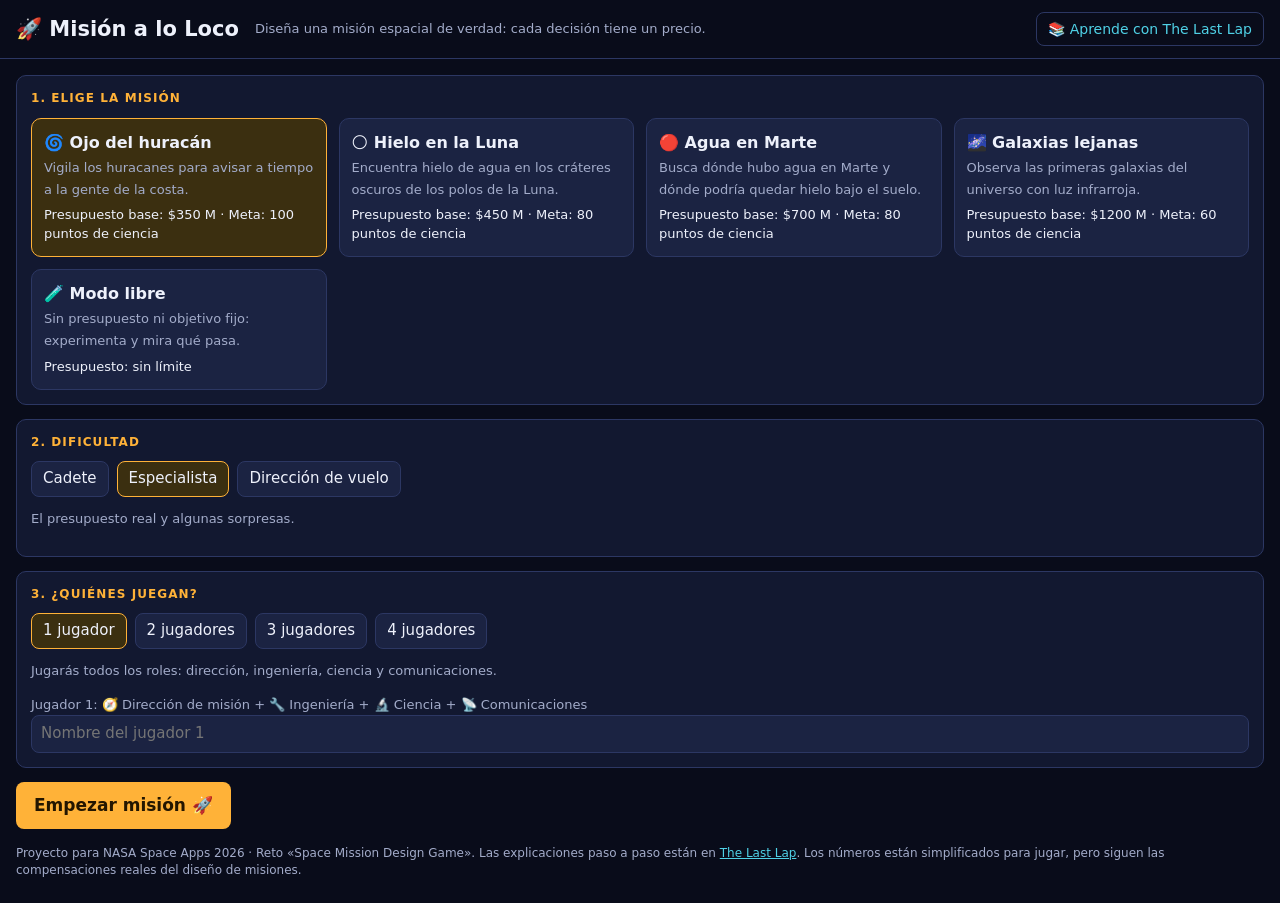
==== juego/index.html @ afc5c977 "Añade el juego Misión a lo Loco y lo enlaza con la web El juego para el reto Space Mission Design Ga" ====
<!DOCTYPE html>
<html lang="es">
<head>
<meta charset="utf-8">
<meta name="viewport" content="width=device-width, initial-scale=1">
<title>Misión a lo Loco</title>
<style>
  :root {
    --bg: #090c1a; --panel: #121830; --panel2: #1b2342; --line: #2c3763;
    --text: #eef1fb; --muted: #a3acca; --accent: #ffb238; --good: #5fd38d; --bad: #ff6b6b; --cyan: #4fd1e6;
  }
  * { box-sizing: border-box; }
  [hidden] { display: none !important; }
  body { margin: 0; background: var(--bg); color: var(--text); font: 15px/1.45 system-ui, "Segoe UI", sans-serif; }
  header { padding: 12px 16px; border-bottom: 1px solid var(--line); display: flex; gap: 6px 16px; flex-wrap: wrap; align-items: center; }
  header h1 { margin: 0; font-size: 21px; }
  header .sub { color: var(--muted); font-size: 13px; flex: 1 1 240px; }
  main { padding: 16px; max-width: 1320px; margin: 0 auto; }
  h2 { margin: 0 0 10px; font-size: 12px; letter-spacing: .09em; text-transform: uppercase; color: var(--accent); }
  h3 { margin: 14px 0 6px; font-size: 13px; color: var(--muted); }
  .card { background: var(--panel); border: 1px solid var(--line); border-radius: 10px; padding: 14px; }
  button, input, select { font: inherit; color: var(--text); }
  button { background: var(--panel2); border: 1px solid var(--line); border-radius: 8px; padding: 6px 11px; cursor: pointer; }
  button:hover:not(:disabled) { border-color: var(--accent); }
  button:disabled { opacity: .45; cursor: not-allowed; }
  button[aria-pressed="true"] { background: #3b2f10; border-color: var(--accent); }
  button:focus-visible, input:focus-visible, select:focus-visible { outline: 2px solid var(--accent); outline-offset: 1px; }
  .primary { background: var(--accent); color: #241600; border: 0; font-weight: 700; }
  .big { font-size: 17px; padding: 11px 18px; }
  input[type=text], select { background: var(--panel2); border: 1px solid var(--line); border-radius: 8px; padding: 7px 9px; width: 100%; }
  input[type=range] { width: 100%; accent-color: var(--accent); }
  .grid2 { display: grid; grid-template-columns: repeat(auto-fit, minmax(260px, 1fr)); gap: 12px; }
  .choice { text-align: left; padding: 12px; border-radius: 10px; display: block; width: 100%; }
  .choice b { display: block; font-size: 16px; margin-bottom: 3px; }
  .choice span { color: var(--muted); font-size: 13px; }
  .row { display: flex; flex-wrap: wrap; gap: 8px; align-items: center; }
  .muted { color: var(--muted); }
  .small { font-size: 13px; }
  .stack > * + * { margin-top: 14px; }
  /* design */
  .design { display: grid; grid-template-columns: minmax(0, 1fr) 380px; gap: 14px; align-items: start; }
  @media (max-width: 1000px) { .design { grid-template-columns: 1fr; } }
  .tabs { display: flex; flex-wrap: wrap; gap: 6px; margin-bottom: 12px; }
  .tabs button { padding: 7px 12px; }
  .tabs small { display: block; font-size: 11px; color: var(--muted); }
  .part { display: grid; grid-template-columns: minmax(0, 1fr) auto; gap: 4px 10px; padding: 9px 0; border-bottom: 1px solid var(--line); align-items: center; }
  .part .name { font-weight: 600; }
  .part .stats { font-size: 12px; color: var(--cyan); font-variant-numeric: tabular-nums; }
  .part .desc { font-size: 12px; color: var(--muted); grid-column: 1 / -1; }
  .counter { display: flex; align-items: center; gap: 6px; }
  .counter output { min-width: 18px; text-align: center; font-variant-numeric: tabular-nums; font-weight: 700; }
  .counter button { width: 34px; padding: 4px 0; }
  .orbit { text-align: left; padding: 10px; }
  .orbit b { display: block; }
  .orbit span { font-size: 12px; color: var(--muted); }
  .orbit .fit { font-size: 12px; margin-top: 4px; }
  .seg { font-size: 11px; letter-spacing: .08em; text-transform: uppercase; color: var(--muted); margin: 12px 0 6px; border-top: 1px solid var(--line); padding-top: 10px; }
  .seg:first-of-type { border-top: 0; padding-top: 0; margin-top: 0; }
  .meter { margin-bottom: 9px; }
  .meter .top { display: flex; justify-content: space-between; gap: 8px; font-size: 13px; }
  .meter .top b { font-variant-numeric: tabular-nums; font-weight: 600; text-align: right; }
  .bar { height: 7px; background: var(--panel2); border-radius: 4px; overflow: hidden; margin-top: 3px; }
  .bar i { display: block; height: 100%; background: var(--good); transition: width .2s; }
  .meter.warn .bar i { background: var(--accent); } .meter.bad .bar i { background: var(--bad); }
  .meter.bad b { color: var(--bad); } .meter.warn b { color: var(--accent); }
  .meter p { margin: 2px 0 0; font-size: 11.5px; color: var(--muted); }
  .alerts { list-style: none; padding: 0; margin: 8px 0; font-size: 13px; }
  .alerts li { padding: 4px 0 4px 10px; border-left: 3px solid var(--accent); margin-bottom: 4px; }
  .alerts li.block { border-color: var(--bad); }
  #craft { width: 100%; height: 190px; display: block; }
  .sticky { position: sticky; top: 10px; }
  /* sim */
  .sim { display: grid; grid-template-columns: minmax(0, 1fr) 360px; gap: 14px; }
  @media (max-width: 1000px) { .sim { grid-template-columns: 1fr; } }
  #space { width: 100%; height: 380px; display: block; background: #050814; border-radius: 10px; }
  .modal-wrap { position: fixed; inset: 0; background: rgba(5,8,20,.8); display: flex; align-items: center; justify-content: center; padding: 16px; z-index: 10; }
  .modal { max-width: 520px; width: 100%; background: var(--panel); border: 2px solid var(--accent); border-radius: 12px; padding: 18px; }
  .modal h3 { color: var(--text); font-size: 20px; margin: 0 0 6px; }
  .modal .who { color: var(--accent); font-size: 13px; margin-bottom: 10px; }
  .modal button { display: block; width: 100%; text-align: left; margin-top: 8px; padding: 10px 12px; }
  /* report */
  .score { font-size: 54px; font-weight: 800; color: var(--accent); line-height: 1; }
  .why { list-style: none; padding: 0; margin: 0; }
  .why li { padding: 7px 0 7px 12px; border-left: 3px solid var(--good); margin-bottom: 6px; }
  .why li.bad { border-color: var(--bad); }
  table { width: 100%; border-collapse: collapse; font-size: 13px; }
  th, td { text-align: left; padding: 5px 8px; border-bottom: 1px solid var(--line); }
  th { color: var(--muted); font-weight: 600; }
  td.n, th.n { text-align: right; font-variant-numeric: tabular-nums; }
  .secret { background: var(--panel2); border: 1px dashed var(--accent); border-radius: 10px; padding: 14px; margin-top: 10px; }
  .pill { display: inline-block; padding: 2px 9px; border-radius: 20px; font-size: 12px; background: var(--panel2); border: 1px solid var(--line); }
  .learn-link { color: var(--cyan); font-size: 14px; text-decoration: none; border: 1px solid var(--line); border-radius: 8px; padding: 6px 11px; }
  .learn-link:hover { border-color: var(--cyan); }
  .learn { margin: 10px 0 0; font-size: 13px; }
  .learn a { color: var(--cyan); }
  footer { color: var(--muted); font-size: 12px; padding: 0 16px 24px; max-width: 1320px; margin: 0 auto; }
</style>
</head>
<body>
<header>
  <h1>🚀 Misión a lo Loco</h1>
  <span class="sub">Diseña una misión espacial de verdad: cada decisión tiene un precio.</span>
  <a class="learn-link" href="../">📚 Aprende con The Last Lap</a>
  <button type="button" id="homeBtn" hidden>⟲ Nueva misión</button>
</header>
<main id="app"></main>
<footer>Proyecto para NASA Space Apps 2026 · Reto «Space Mission Design Game». Las explicaciones paso a paso están en <a href="../" style="color:var(--cyan)">The Last Lap</a>. Los números están simplificados para jugar, pero siguen las compensaciones reales del diseño de misiones.</footer>
<script src="model.js"></script>
<script src="app.js"></script>
</body>
</html>
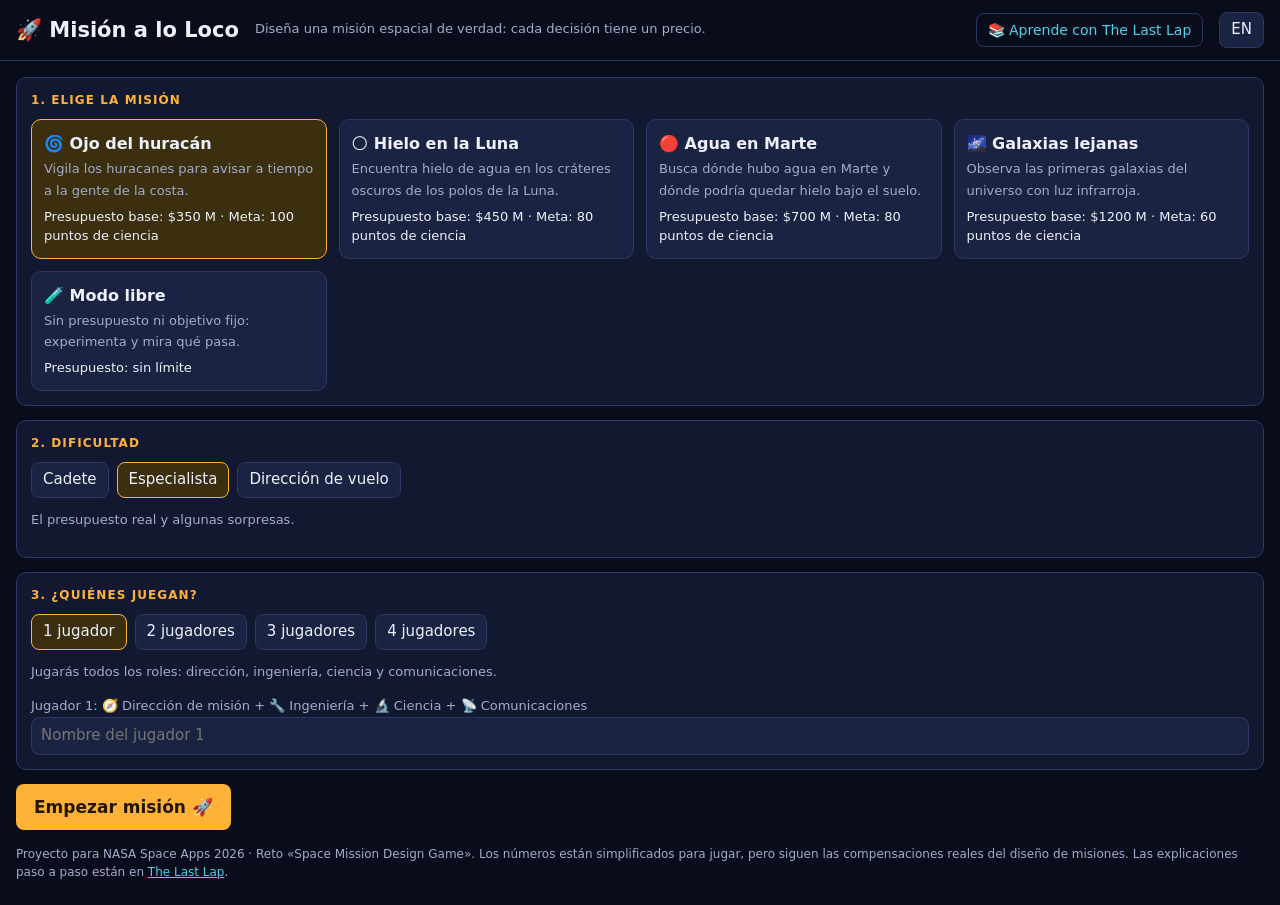
==== commit 34c53639: "Traduce el juego al inglés con botón ES/EN El juego comparte el idioma con la web (ajuste "lang"), a" ====
--- a/juego/index.html
+++ b/juego/index.html
@@ -98,13 +98,14 @@
 </head>
 <body>
 <header>
-  <h1>🚀 Misión a lo Loco</h1>
-  <span class="sub">Diseña una misión espacial de verdad: cada decisión tiene un precio.</span>
-  <a class="learn-link" href="../">📚 Aprende con The Last Lap</a>
+  <h1 id="brand">🚀 Misión a lo Loco</h1>
+  <span class="sub" id="tagline">Diseña una misión espacial de verdad: cada decisión tiene un precio.</span>
+  <a class="learn-link" href="../" id="learnLink">📚 Aprende con The Last Lap</a>
   <button type="button" id="homeBtn" hidden>⟲ Nueva misión</button>
+  <button type="button" id="langBtn" aria-label="Switch to English">EN</button>
 </header>
 <main id="app"></main>
-<footer>Proyecto para NASA Space Apps 2026 · Reto «Space Mission Design Game». Las explicaciones paso a paso están en <a href="../" style="color:var(--cyan)">The Last Lap</a>. Los números están simplificados para jugar, pero siguen las compensaciones reales del diseño de misiones.</footer>
+<footer><span id="footText">Proyecto para NASA Space Apps 2026 · Reto «Space Mission Design Game». Las explicaciones paso a paso están en </span><a href="../" style="color:var(--cyan)">The Last Lap</a>.</footer>
 <script src="model.js"></script>
 <script src="app.js"></script>
 </body>
